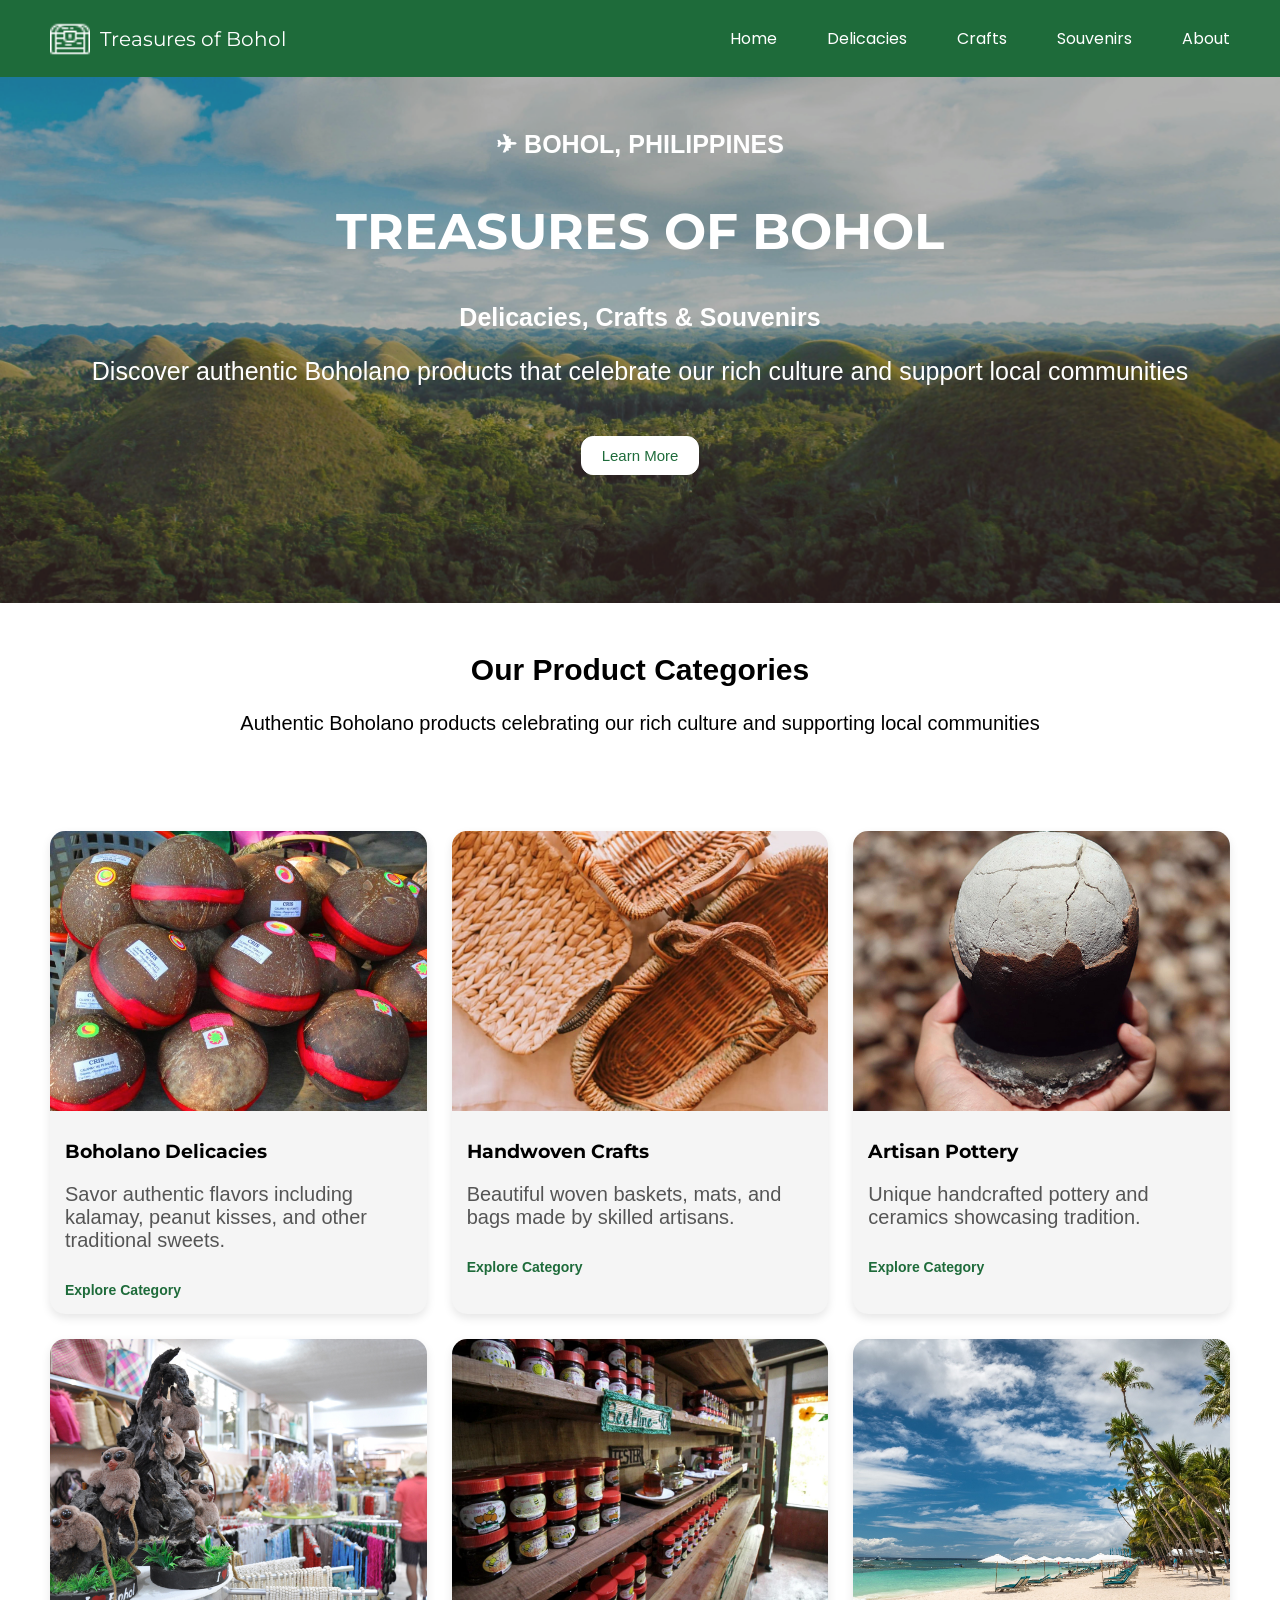
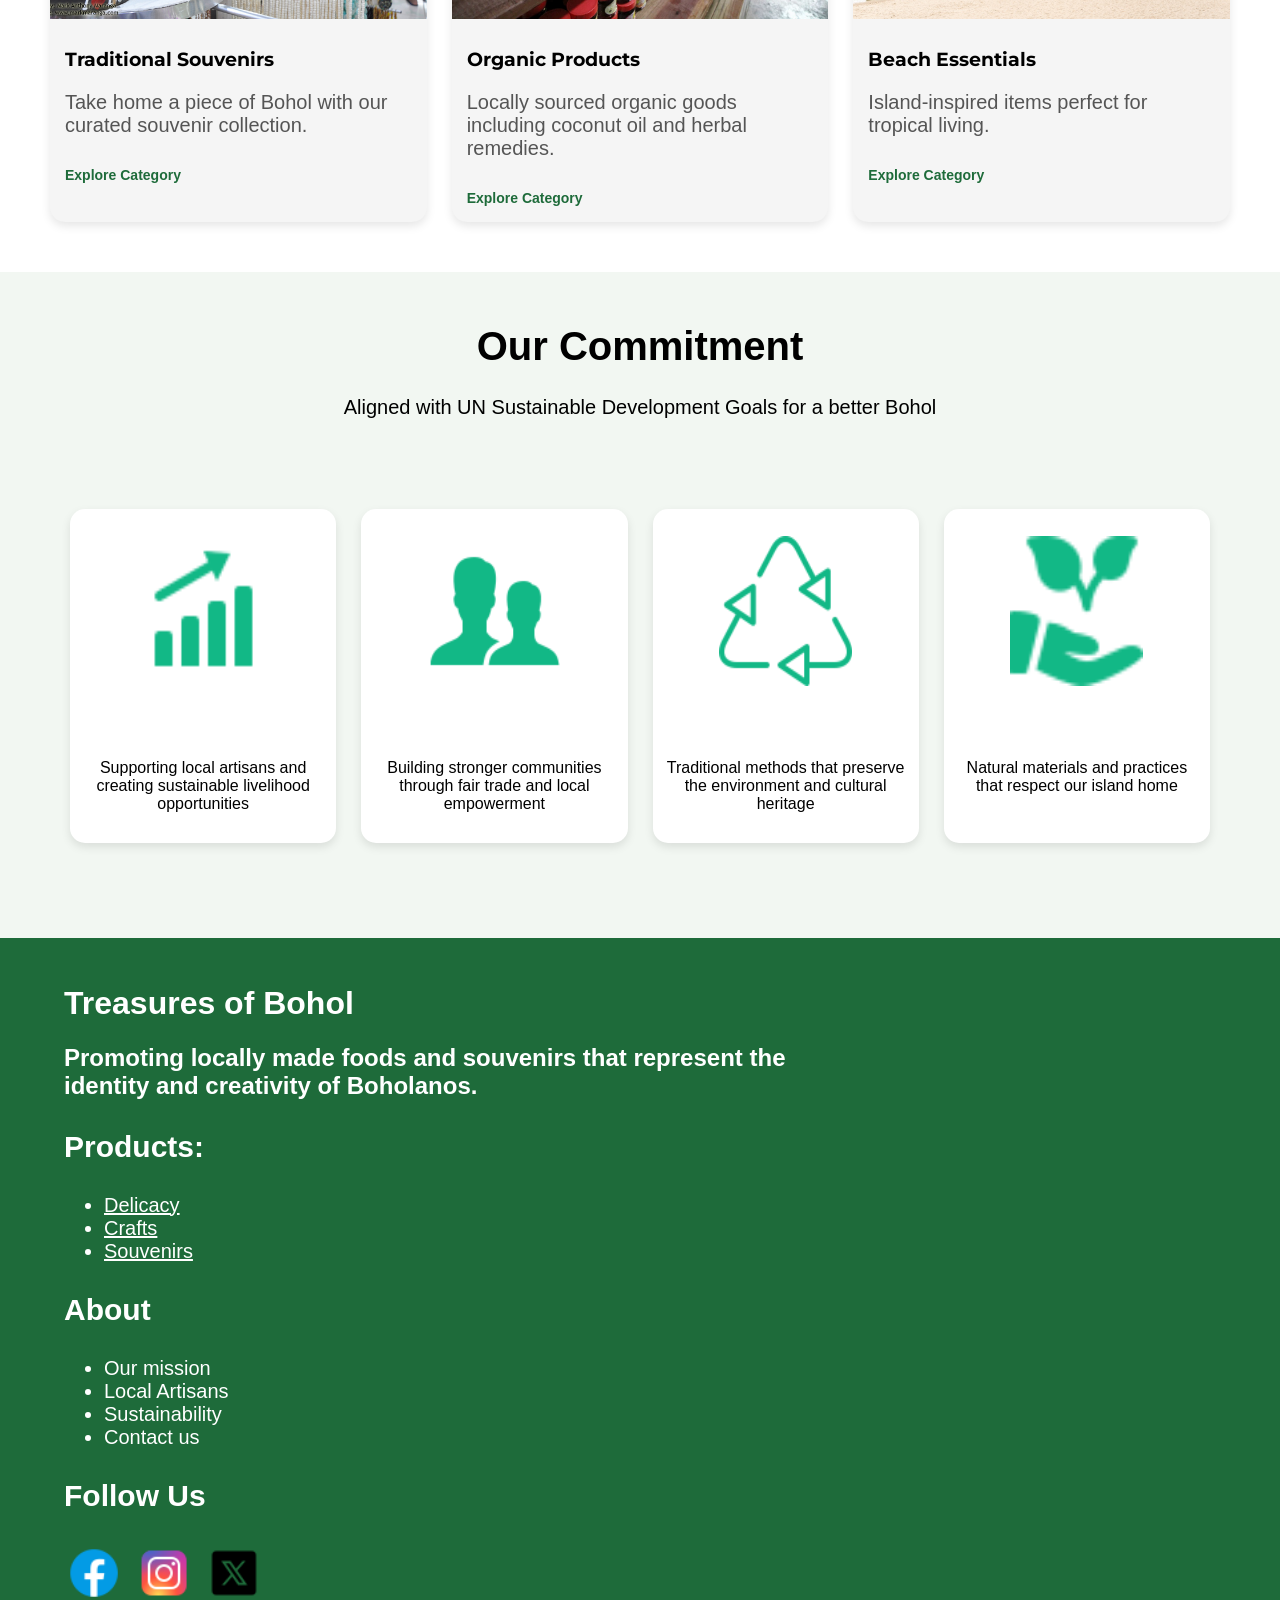
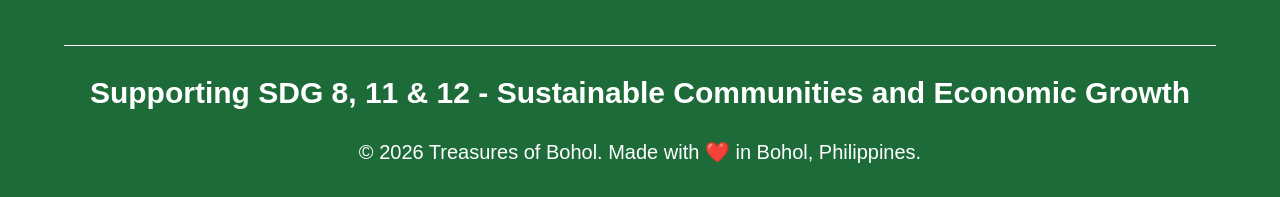
==== treasuresofbohol/treasuresofbohol/index.html @ 31b8d88c "updated links" ====
<!DOCTYPE html>
<html lang="en">
<head>
    <meta charset="UTF-8">
    <meta name="viewport" content="width=device-width, initial-scale=1.0">
    <link rel="stylesheet" href="style.css">
    <link rel="icon" href="imgs/chest1.png">
    <title>Treasures of Bohol</title>
</head>
<body>
    <!-- Navbar -->
    <div class="navbar">
        <div class="logo">
            <img src="tbox2.png" alt="Treasure Box">
            Treasures of Bohol
        </div>

        <ul class="nav-links">
            <li><a href="index.html">Home</a></li>
            <li><a href="delicacies.html">Delicacies</a></li>
            <li><a href="crafts.html">Crafts</a></li>
            <li><a href="souvenirs.html">Souvenirs</a></li>
            <li><a href="about.html">About</a></li>
        </ul>
    </div>

    <!-- Hero -->
    <section id="home">
        <div id="home-bg"></div> 
        <div class="cover">
            <div class="coverTitle">
                <h3>✈ BOHOL, PHILIPPINES</h3>
                <h1>TREASURES OF BOHOL</h1>
                <h3>Delicacies, Crafts & Souvenirs</h3>
                <p>
                    Discover authentic Boholano products that 
                    celebrate our rich culture and support 
                    local communities
                </p>
            </div>
            <div class="learnMoreButton">
                <button>Learn More</button>
            </div>
        </div>
    </section>

    <section id="homePage"> 
        <div class="headings"> 
            <h1>Our Product Categories</h1> 
            <p>Authentic Boholano products celebrating our rich culture 
            and supporting local communities 
            </p> 
        </div> 
    </section>

    <div class="categories">

        <div class="card">
            <img src="imgs/kalamay1.png">
            <div class="cardContent">
                <h3>Boholano Delicacies</h3>
                <p>Savor authentic flavors including kalamay, peanut kisses, and other traditional sweets.</p>
                <a href="#">Explore Category</a>
            </div>
        </div>

        <div class="card">
            <img src="imgs/handcrafts1.jpeg">
            <div class="cardContent">
                <h3>Handwoven Crafts</h3>
                <p>Beautiful woven baskets, mats, and bags made by skilled artisans.</p>
                <a href="#">Explore Category</a>
            </div>
        </div>

        <div class="card">
            <img src="imgs/pottery2.jpg">
            <div class="cardContent">
                <h3>Artisan Pottery</h3>
                <p>Unique handcrafted pottery and ceramics showcasing tradition.</p>
                <a href="#">Explore Category</a>
            </div>
        </div>

        <div class="card">
            <img src="imgs/souveniers1.jpg">
            <div class="cardContent">
                <h3>Traditional Souvenirs</h3>
                <p>Take home a piece of Bohol with our curated souvenir collection.</p>
                <a href="#">Explore Category</a>
            </div>
        </div>

        <div class="card">
            <img src="imgs/organic1.webp">
            <div class="cardContent">
                <h3>Organic Products</h3>
                <p>Locally sourced organic goods including coconut oil and herbal remedies.</p>
                <a href="#">Explore Category</a>
            </div>
        </div>

        <div class="card">
            <img src="imgs/beach1.jpg">
            <div class="cardContent">
                <h3>Beach Essentials</h3>
                <p>Island-inspired items perfect for tropical living.</p>
                <a href="#">Explore Category</a>
            </div>
        </div>

    </div>

    <div class="comm">
        <div class="headcomm">
            <h1>
                Our Commitment
            </h1>
            <p>
                Aligned with UN Sustainable Development Goals for a 
                better Bohol
            </p>
        </div>
        <div class="catComs">
            <div class="cardCom">
                <img src="imgs/ecoGrowth.png">
                <div class="cardContentCom">
                        <h2>Economic Growth</h2>
                        <p>Supporting local artisans and creating sustainable 
                        livelihood opportunities</p>
                 </div>
             </div>

            <div class="cardCom">
                <img src="imgs/community1.png">
                <div class="cardContentCom">
                        <h2>Community Support</h2>
                        <p>Building stronger communities through fair trade 
                        and local empowerment</p>
                 </div>
            </div>

            <div class="cardCom">
                <img src="imgs/sustain1.png">
                <div class="cardContentCom">
                        <h2>Sustainable Production</h2>
                        <p>Traditional methods that preserve the environment 
                        and cultural heritage</p>
                 </div>
            </div>

            <div class="cardCom">
                <img src="imgs/ecoFriendly.png">
                <div class="cardContentCom">
                        <h2>Eco Friendly</h2>
                        <p>Natural materials and practices that
                        respect our island home</p>
                 </div>
            </div>

        </div>
    </div>

    <div class="lastSect">
        <div class="titleSect">
            <h1>
                Treasures of Bohol
            </h1>
            <h2>
                Promoting locally made foods and souvenirs 
                that represent the <br>identity and creativity 
                of Boholanos.
            </h2>
        </div>
        <div class="list1">
            <h3>Products:</h3>
            <ul>
                <li><a href="delicacies.html">Delicacy</a></li>
                <li><a href="crafts.html">Crafts</a></li>
                <li><a href="souvenirs.html">Souvenirs</a></li>
            </ul>
            <h3>About</h3>
            <ul>
                <li>Our mission</li>
                <li>Local Artisans</li>
                <li>Sustainability</li>
                <li>Contact us</li>
            </ul>
        </div>
        <div class="socMeds">
            <h3 style="font-size: 30px;">Follow Us</h3>
            <div class="socialMedias">
                <div class="soclist">
                    <ul>
                    <li><a href="#"><img src="imgs/facebook.png"></a></li>
                    <li><a href="#"><img src="imgs/ig.png"></a></li>
                    <li><a href="#"><img src="imgs/twitterx.png"></a></li>
                    </ul>
                </div>
            </div>
        </div>
    </div>

    <footer>
        <div class="cont1">
            <h3>
                Supporting SDG 8, 11 & 12 - Sustainable Communities and 
                Economic Growth
            </h3>
            <p>
                © 2026 Treasures of Bohol. Made with ❤️ in Bohol, Philippines.
            </p>
        </div>
    </footer>

</body>
</html>
---- treasuresofbohol/treasuresofbohol/style.css ----
/* Google Fonts */
@import url('https://fonts.googleapis.com/css2?family=Montserrat:wght@600&family=Poppins:wght@400&display=swap');


html::-webkit-scrollbar {
    display: none;
}


body {
    margin: 0;
    font-family: Arial, sans-serif;
}


.navbar {
    display: flex;
    justify-content: space-between;
    align-items: center;
    background-color: #1E6B3A;
    padding: 10px 50px;
    position: sticky;
    top: 0;
    z-index: 1000;
    background: #1E6B3A;
    backdrop-filter: blur(10px);
}


.logo {
    display: flex;
    align-items: center;
    color: white;
    font-family: 'Montserrat', sans-serif;
    font-size: 20px;
    position: relative;
    cursor: pointer;
}

.logo img {
    width: 40px;
    margin-right: 10px; 
}


.logo::after {
    content: "";
    position: absolute;
    left: 0;
    bottom: -3px;
    width: 0;
    height: 2px;
    background: white;
    transition: width 0.3s ease;
}

.logo:hover::after {
    width: 100%;
}


.nav-links {
    list-style: none;
    display: flex;
}

.nav-links li {
    margin-left: 50px;
    position: relative;
}

.nav-links a {
    text-decoration: none;
    color: white;
    font-size: 16px;
    font-family: 'Poppins', sans-serif;
    position: relative;
}


.nav-links a::after {
    content: "";
    position: absolute;
    left: 0;
    bottom: -3px;
    width: 0;
    height: 2px;
    background-color: white;
    transition: width 0.3s ease;
}

.nav-links a:hover::after {
    width: 100%;
}


#home {
    position: relative;
    padding: 10% 0;
    overflow: hidden; 
}


#home-bg {
    position: absolute;
    top: 0;
    left: 0;
    width: 100%;
    height: 100%;
    background-image: url(imgs/chocoHills.jpg);
    background-position: center;
    background-repeat: no-repeat;
    background-size: cover;
    transition: transform 0.6s ease;
    z-index: 0;
}


#home:hover #home-bg {
    transform: scale(1.1);
}


#home::before {
    content: "";
    position: absolute;
    top: 0;
    left: 0;
    width: 100%;
    height: 100%;
    background-color: rgba(70, 70, 70, 0.4);
    z-index: 1;
}


.cover, .coverTitle, .learnMoreButton {
    position: relative;
    z-index: 2;
    color: white;
    text-align: center;
}


.headings h1 {
    font-size: 30px;

}

.headings p {
    font-size: 20px;

}

.coverTitle {
    margin-top: -100px;

}

.coverTitle h1 {
    font-size: 50px;
    font-family: 'Montserrat', sans-serif;
}

.coverTitle p {
    font-size: 25px;

}

.coverTitle h3 {
    font-size: 25px;
}

.learnMoreButton {
    margin-top: 50px;
}

.learnMoreButton button {
    color: #1E6B3A;
    font-size: 15px;
    text-align: center;
    padding: 10px 20px;
    cursor: pointer;
    background-color: white;
    border: 1px solid white;
    border-radius: 12px;
    transition: transform 0.5s ease, background-color 0.3s ease;
}


.learnMoreButton button:hover {
    transform: scale(1.2);
    background-color: #f0f0f0;
}

.headings{
    text-align: center;
    padding: 2% 0;
}



.categories{
    display: grid;
    grid-template-columns: repeat(3, 1fr);
    gap: 25px;
    padding: 50px;
}


.card{
    background: #f5f5f5;
    border-radius: 15px;
    overflow: hidden;
    box-shadow: 0 4px 10px rgba(0,0,0,0.1);
    transition: transform 0.3s ease;
}


.card:hover{
    transform: translateY(-8px);
}


.card img{
    width: 100%;
    height: 280px;
    object-fit: cover;
}


.cardContent{
    padding: 15px;
}

.cardContent h3{
    margin: 10px 0;
    font-family: 'Montserrat', sans-serif;
}

.cardContent p{
    font-size: 20px;
    color: #555;
}


.cardContent a{
    display: inline-block;
    margin-top: 10px;
    text-decoration: none;
    color: #1E6B3A;
    font-weight: bold;
    font-size: 14px;
    position: relative;
}


.cardContent a::after{
    content: "";
    position: absolute;
    left: 0;
    bottom: -2px;
    width: 0;
    height: 2px;
    background: #1E6B3A;
    transition: width 0.3s ease;
}

.cardContent a:hover::after{
    width: 100%;
}


.comm{
    background-color: rgb(242, 247, 242);
    padding: 2% 0;
}


.headcomm{
    text-align: center;
}

.headcomm h1{
    font-size: 40px;

}

.headcomm p{
    font-size: 20px;

}

.cardCom{
    text-align: center;
    background: #ffffff;
    border-radius: 15px;
    overflow: hidden;
    box-shadow: 0 4px 10px rgba(0,0,0,0.1);
    transition: transform 0.3s ease;
}

.cardCom:hover{
    transform: translateY(-8px);
}


.catComs{
    display: grid;
    grid-template-columns: repeat(4, 1fr);
    gap: 25px;
    padding: 70px;
}

.cardContentCom{
    padding: 5%;
}

.cardContentCom h2{
    font-weight: bold;
}

.cardContentCom h2{
    text-align: center;
    font-size: 20px;
}

.cardContent p{
    font-size: 20px;
    text-align: left;
}

.cardCom img{
    margin-top: 10%;
    width: 50%;
    height: 150px;  
    background-size: cover; 
}

.lastSect{
    background-color: #1E6B3A;
    padding: 2% 5%;
}

.titleSect h1, h2{
    color: white;
}

.list1{
    color: white;
}

.list1 h3{
    font-size: 30px;
}

.list1 ul{
    font-size: 20px;
}

.socMeds{
    color: white;
}

.soclist ul{
    list-style: none;
    padding: 0;
    margin: 0;
    display: flex;
    flex-direction: row;
    gap: 10px;
}

.soclist img{
    transition: transform 0.2s;
    width: 60px;
}

.soclist img:hover{
    transform: scale(1.3);
}


footer{
    background-color: #1E6B3A;
    padding: 1% 5%;
    color: white;
}

.cont1{
    text-align: center;
    border-top: solid white 1px;
}

.cont1 h3{
    font-size: 30px;
}

.cont1 p{
    font-size: 20px;
}

/*CRAFTS*/

.coverTitle img{
    margin-top: 100px;
    width: 90px;
}
.coverTitle1 img{
    margin-bottom: 90px;
    width: 200px;
}
.lastCont{
    padding-top: 30px;
    padding-bottom: 80px;
    margin: 0 5%;
    text-align: center;
}

.lastCont h1{
    font-size: 50px;
}

.lastCont p{
    font-size: 20px;
}

.sdgSection{
    text-align: center;
    padding-top: 5%;
}

.vmlist h1{
    font-size: 50px;
}

.list1 ul li a{
    text-decoration: underline;
    color: white;
}
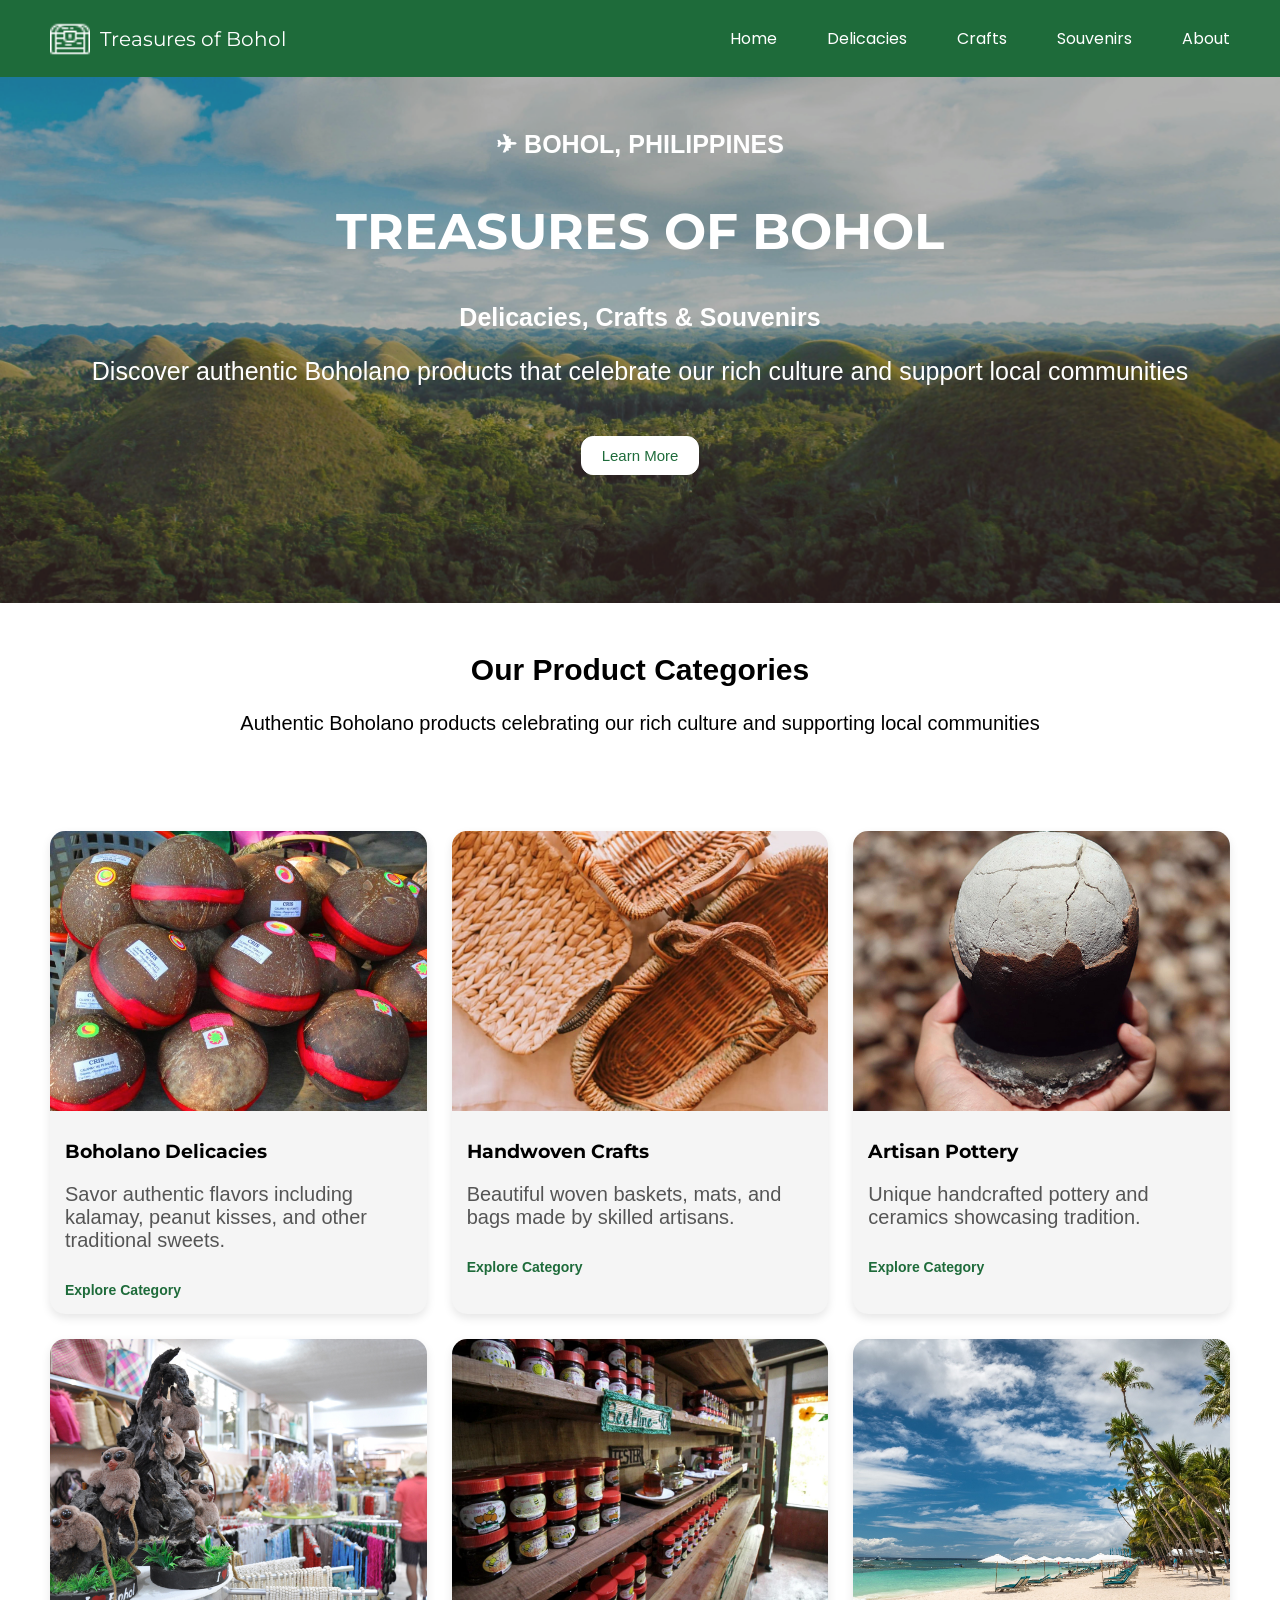
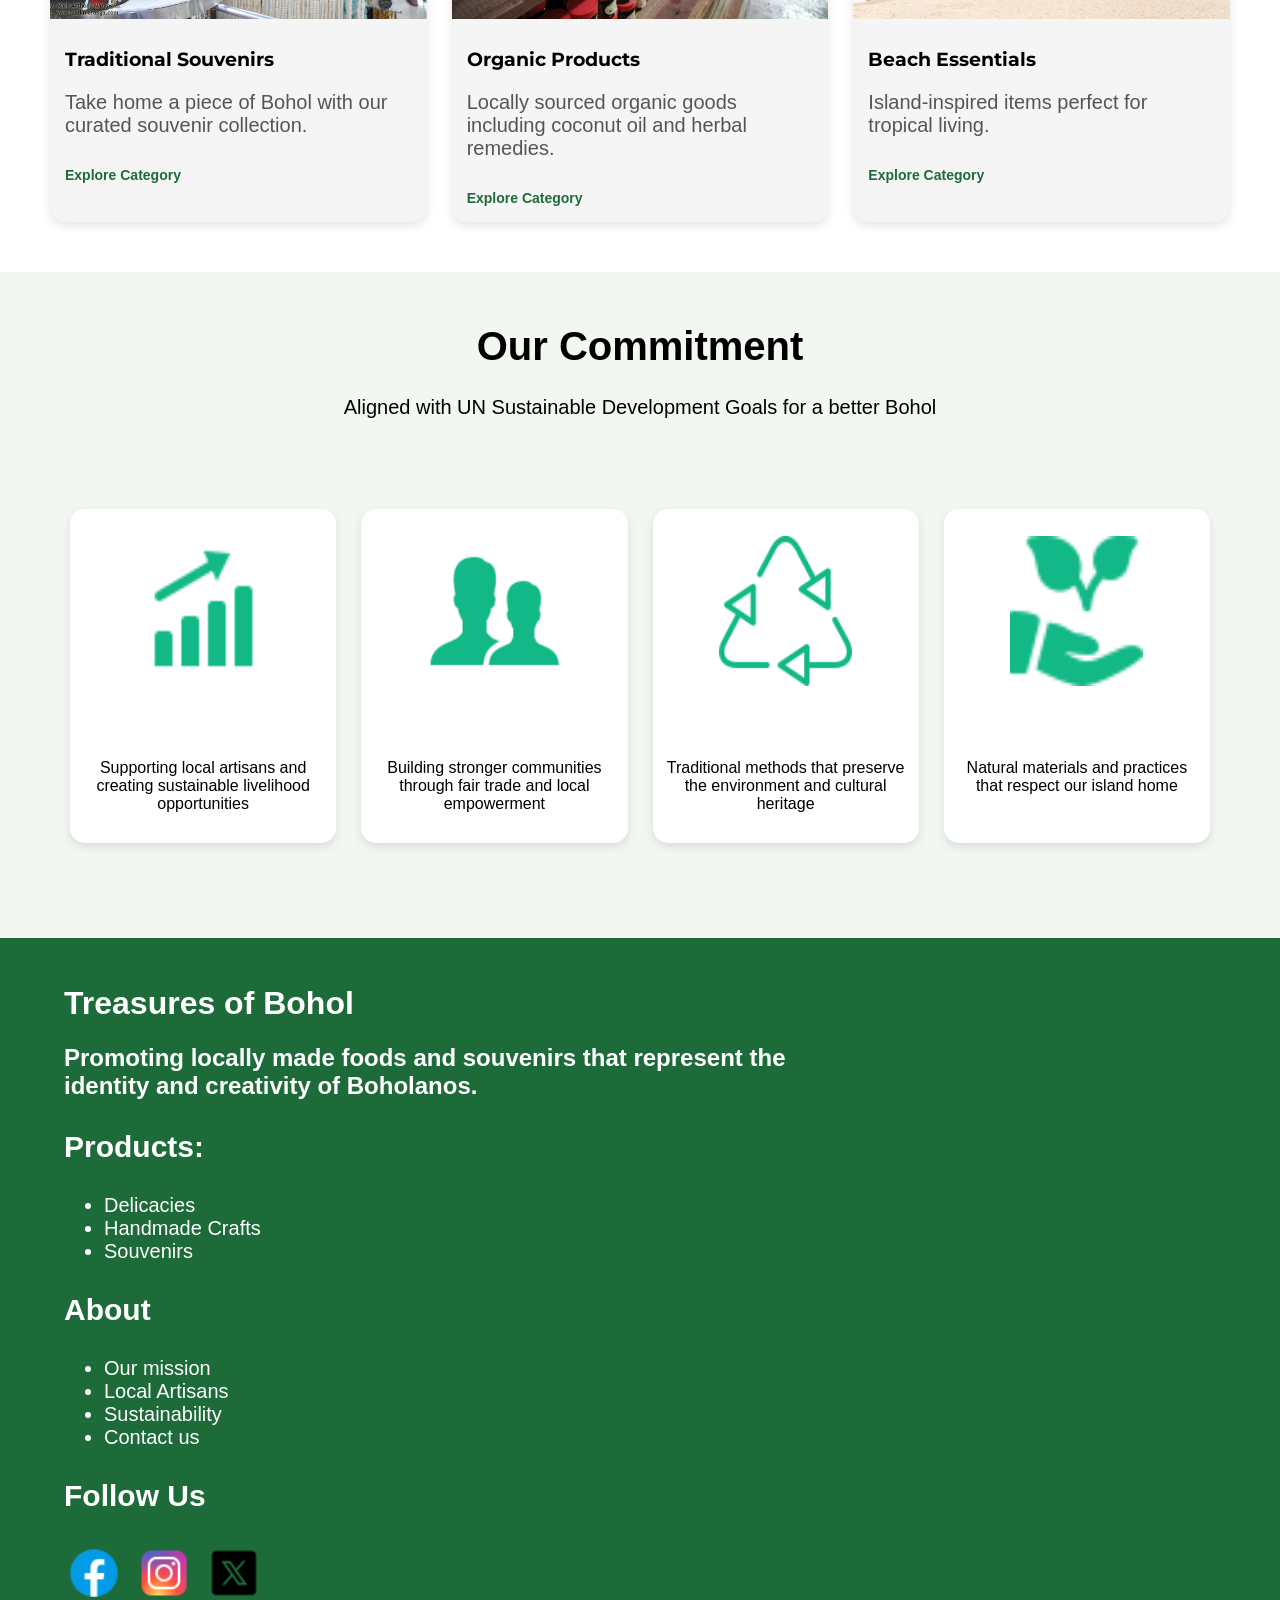
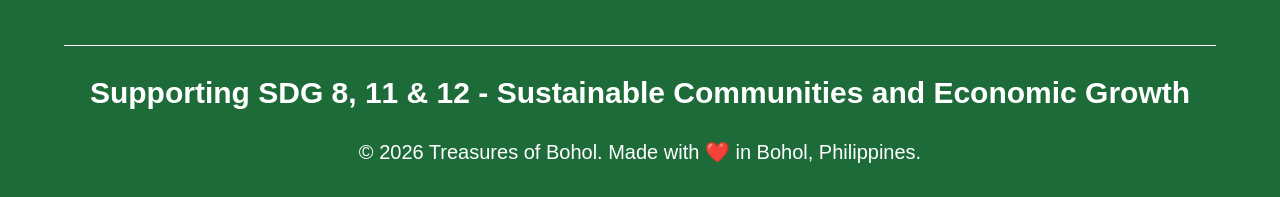
==== commit 7c6fa61a: "update files" ====
--- a/treasuresofbohol/treasuresofbohol/index.html
+++ b/treasuresofbohol/treasuresofbohol/index.html
@@ -20,7 +20,7 @@
             <li><a href="delicacies.html">Delicacies</a></li>
             <li><a href="crafts.html">Crafts</a></li>
             <li><a href="souvenirs.html">Souvenirs</a></li>
-            <li><a href="about.html">About</a></li>
+            <li><a href="#">About</a></li>
         </ul>
     </div>
 
@@ -175,9 +175,9 @@
         <div class="list1">
             <h3>Products:</h3>
             <ul>
-                <li><a href="delicacies.html">Delicacy</a></li>
-                <li><a href="crafts.html">Crafts</a></li>
-                <li><a href="souvenirs.html">Souvenirs</a></li>
+                <li>Delicacies</li>
+                <li>Handmade Crafts</li>
+                <li>Souvenirs</li>
             </ul>
             <h3>About</h3>
             <ul>
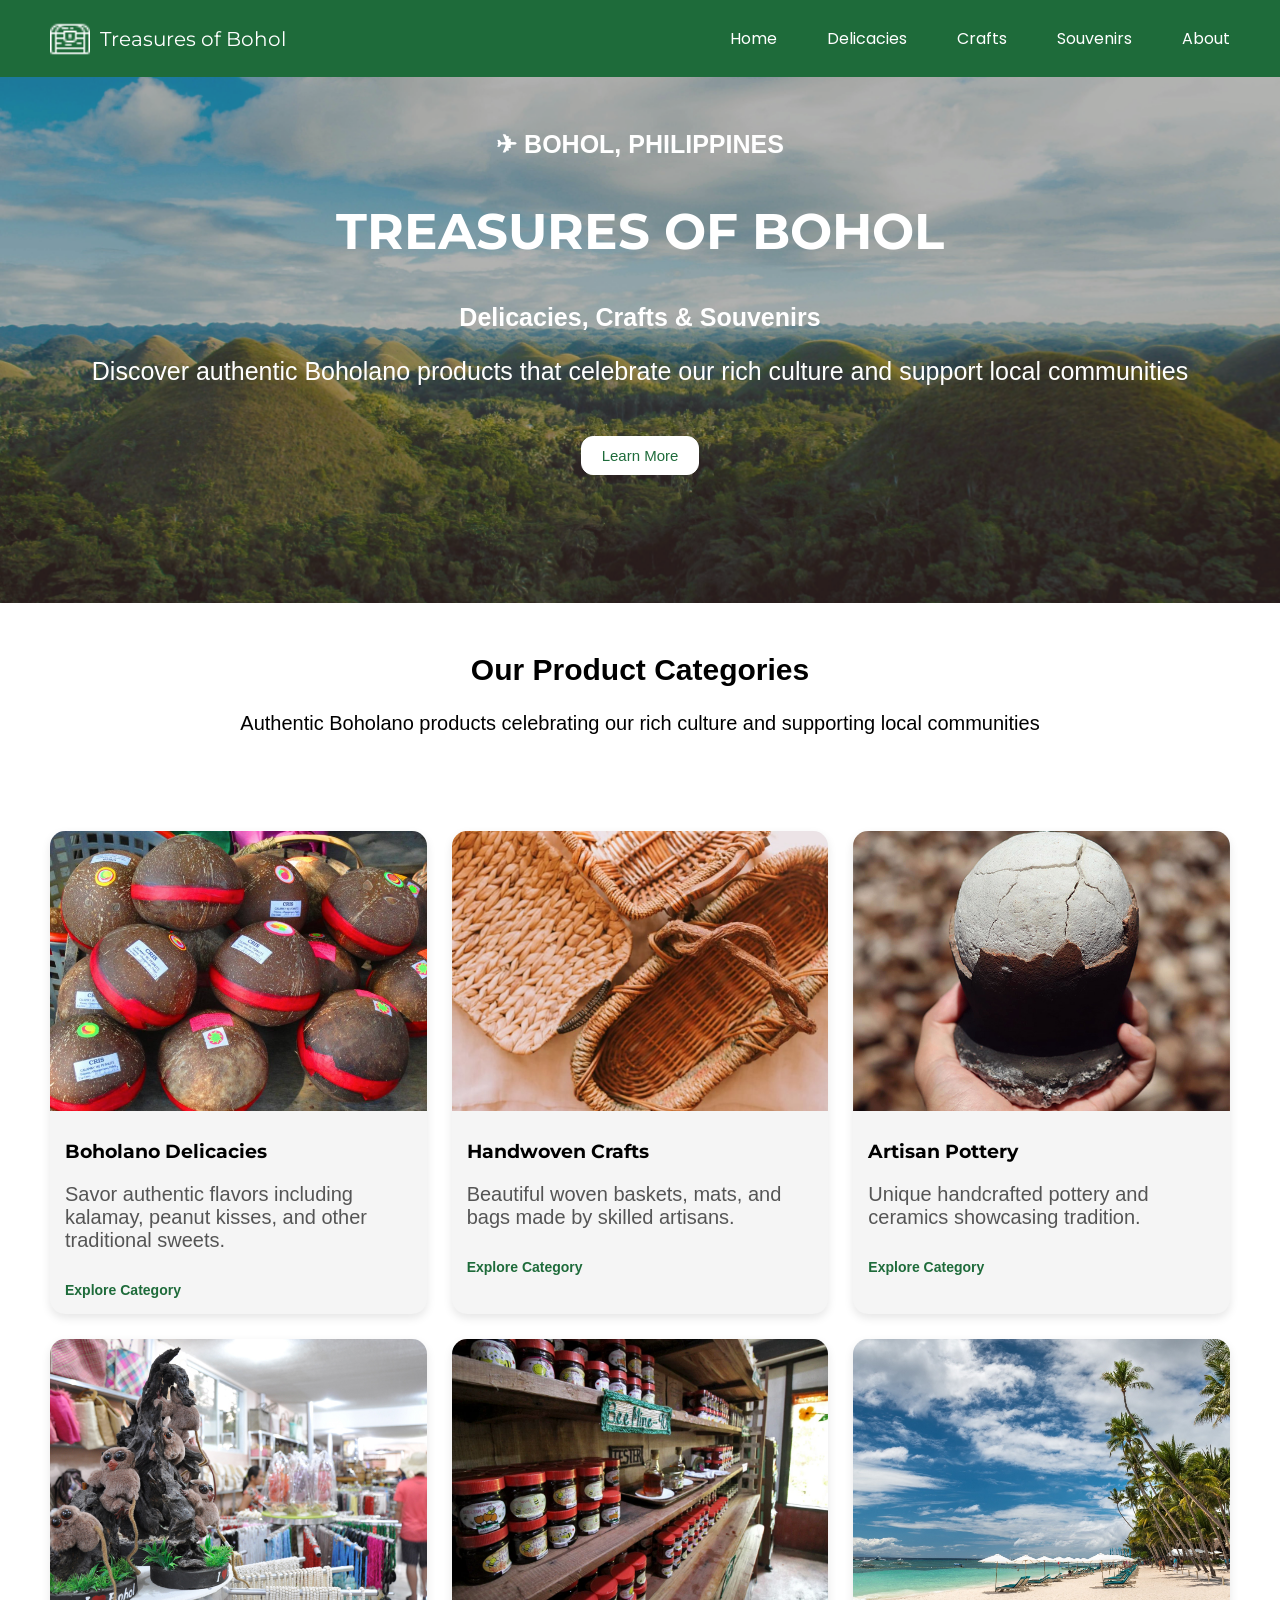
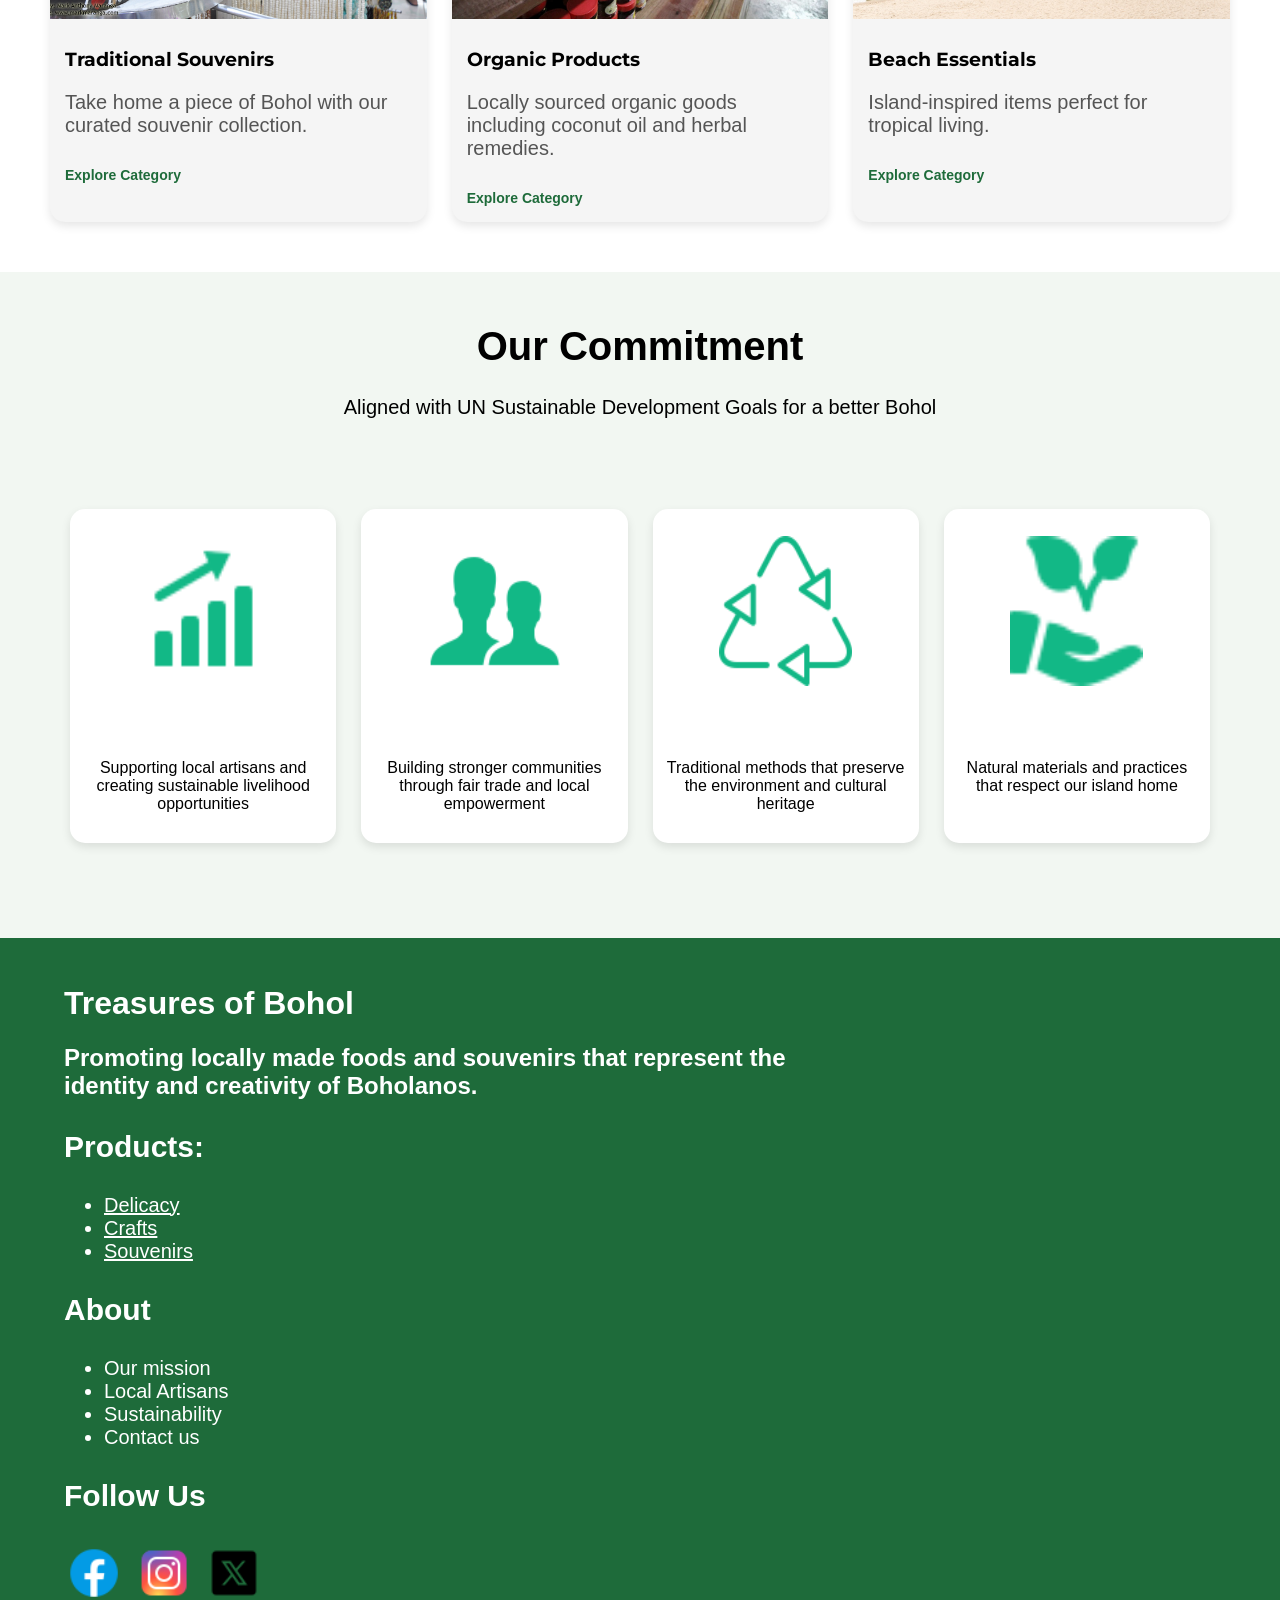
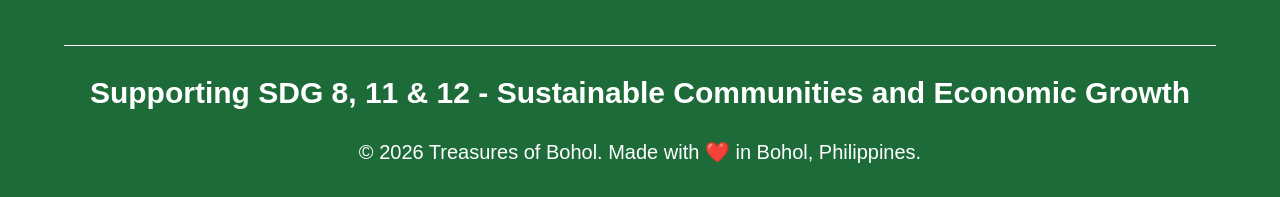
==== commit 9d0148ae: "changes" ====
--- a/treasuresofbohol/treasuresofbohol/index.html
+++ b/treasuresofbohol/treasuresofbohol/index.html
@@ -20,7 +20,7 @@
             <li><a href="delicacies.html">Delicacies</a></li>
             <li><a href="crafts.html">Crafts</a></li>
             <li><a href="souvenirs.html">Souvenirs</a></li>
-            <li><a href="#">About</a></li>
+            <li><a href="about.html">About</a></li>
         </ul>
     </div>
 
@@ -175,9 +175,9 @@
         <div class="list1">
             <h3>Products:</h3>
             <ul>
-                <li>Delicacies</li>
-                <li>Handmade Crafts</li>
-                <li>Souvenirs</li>
+                <li><a href="delicacies.html">Delicacy</a></li>
+                <li><a href="crafts.html">Crafts</a></li>
+                <li><a href="souvenirs.html">Souvenirs</a></li>
             </ul>
             <h3>About</h3>
             <ul>
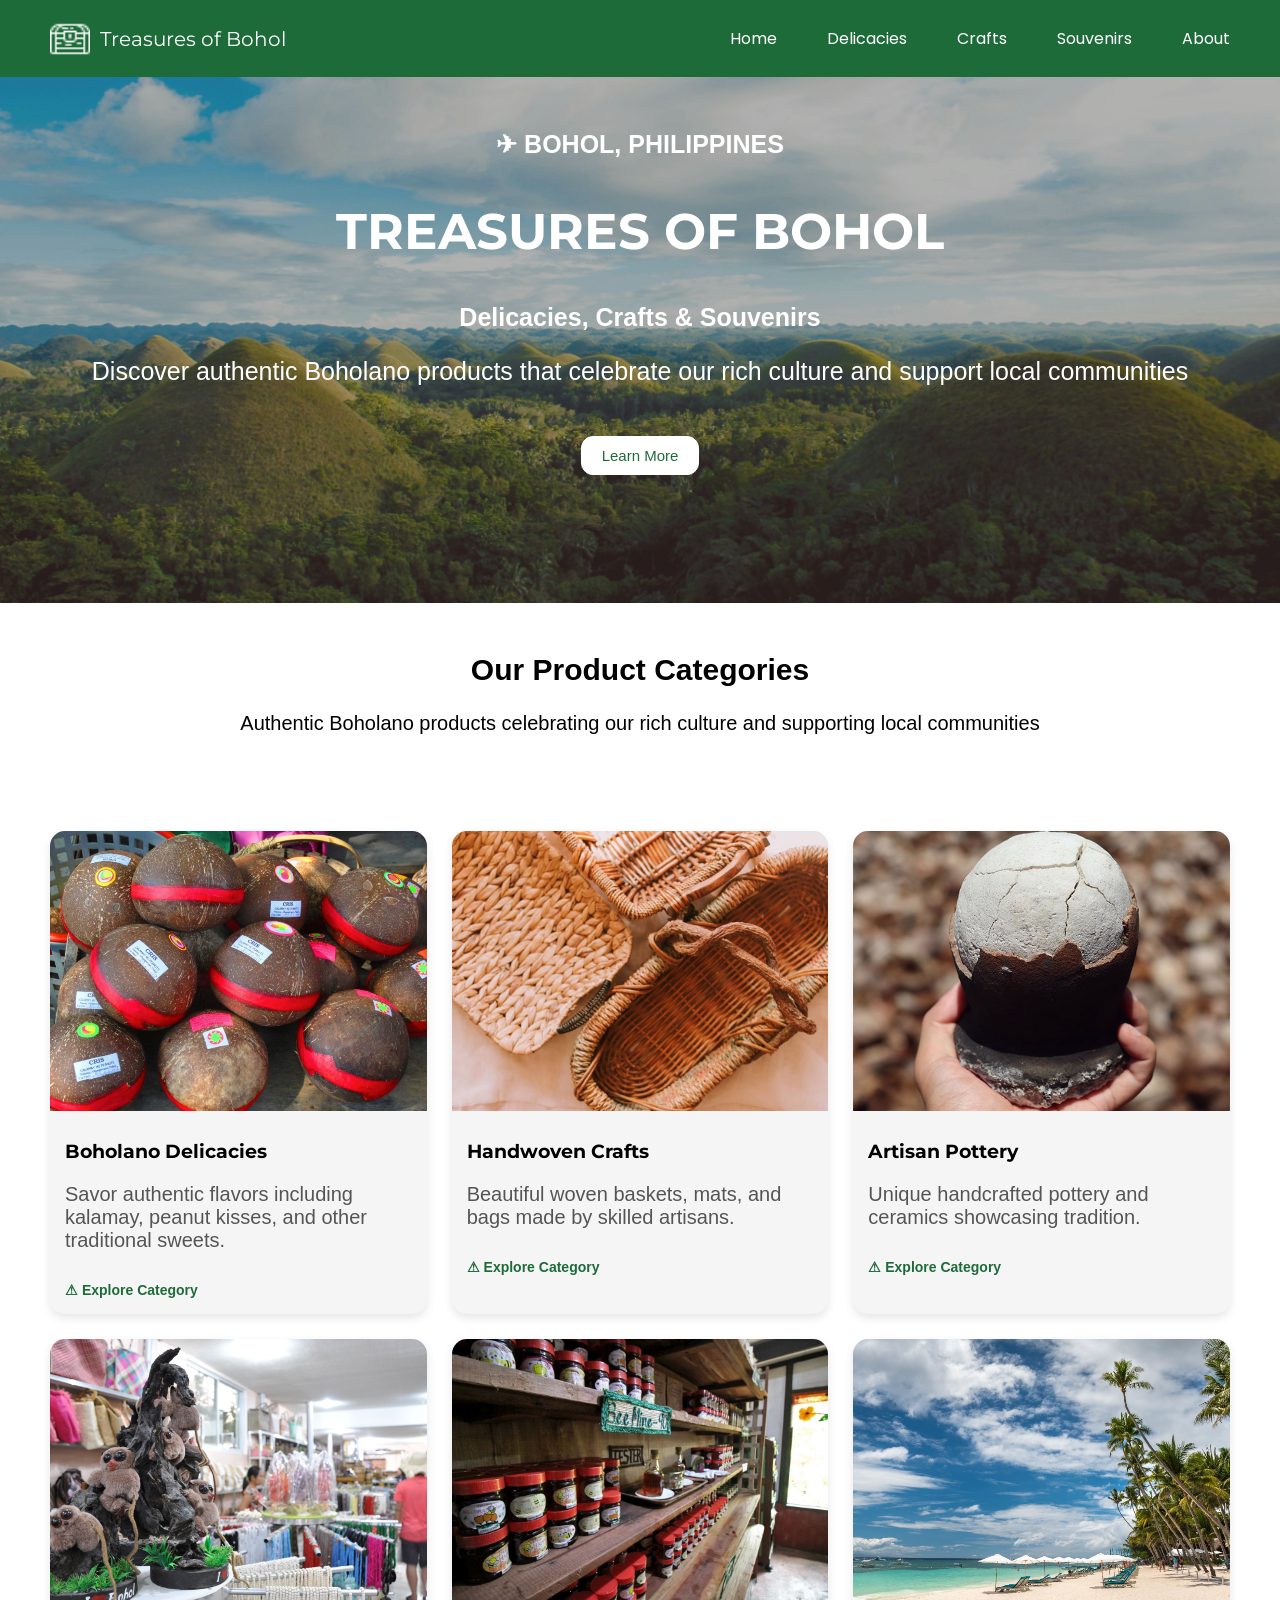
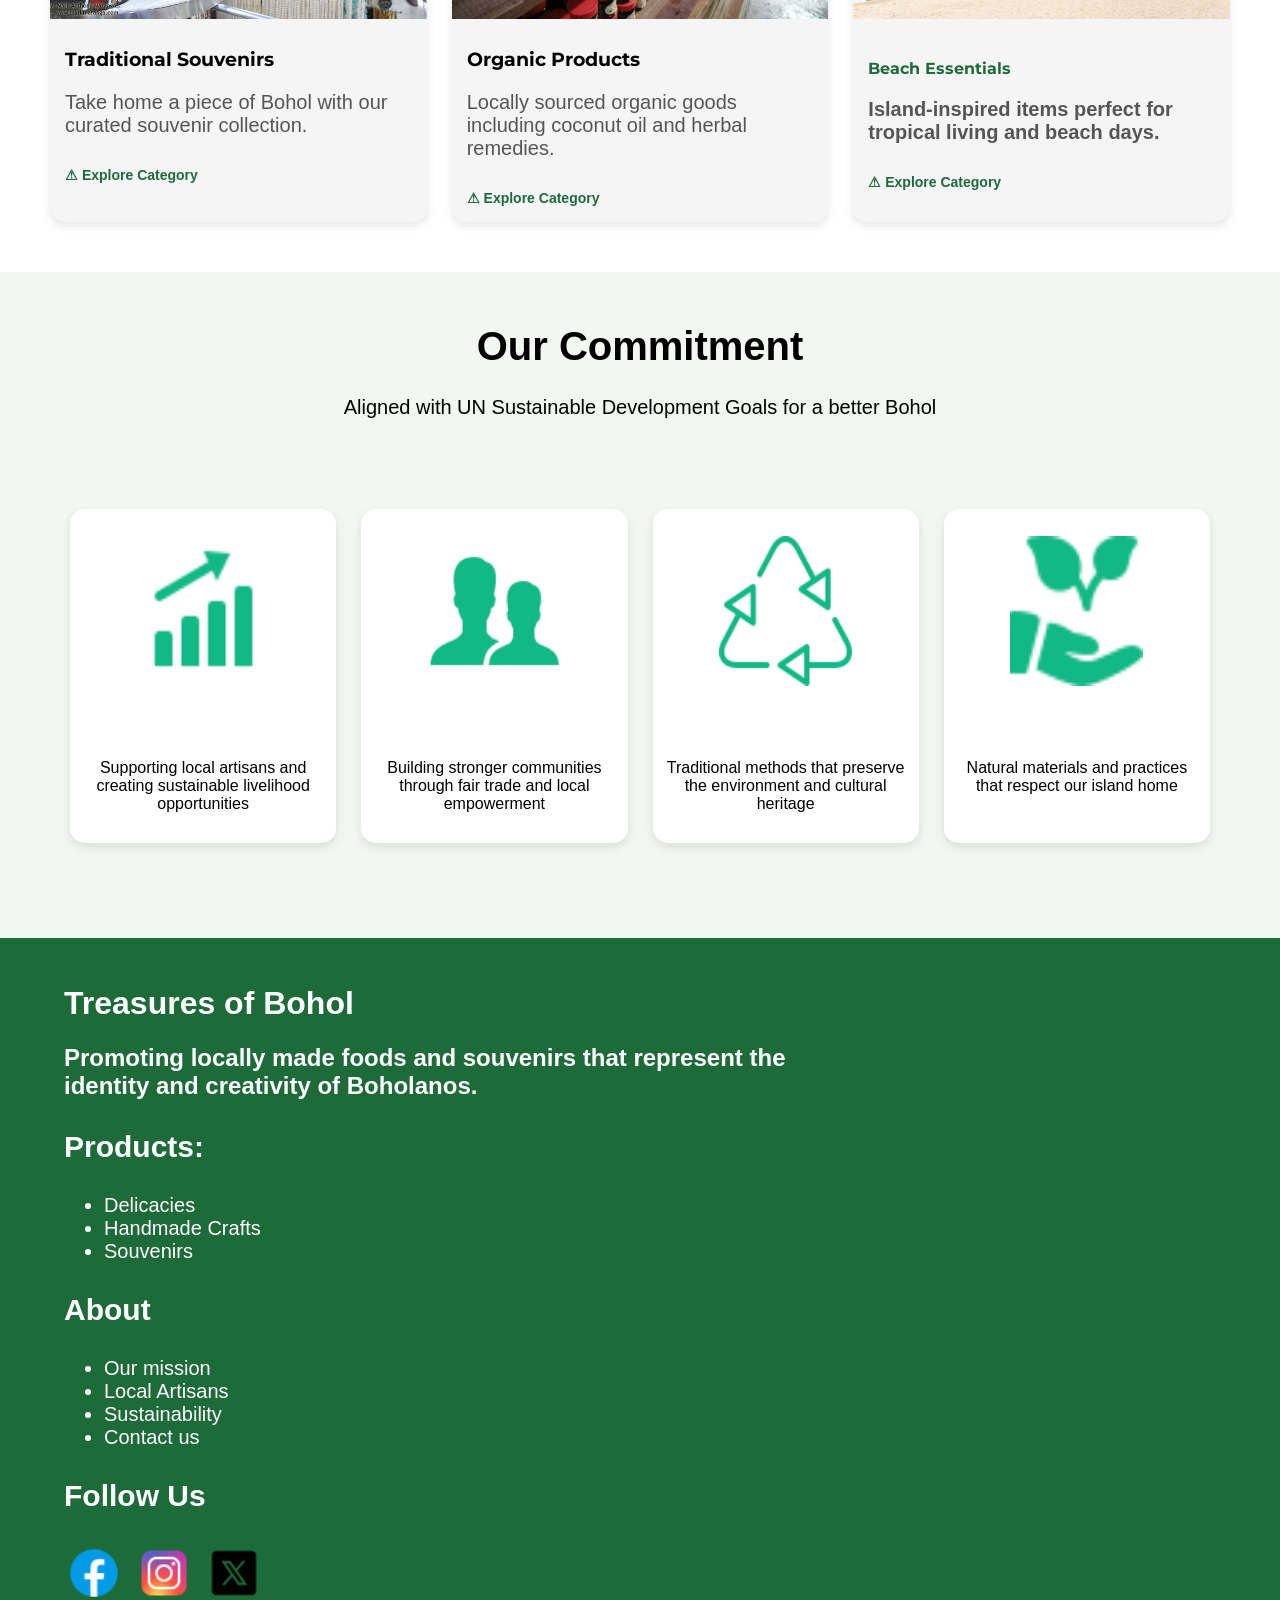
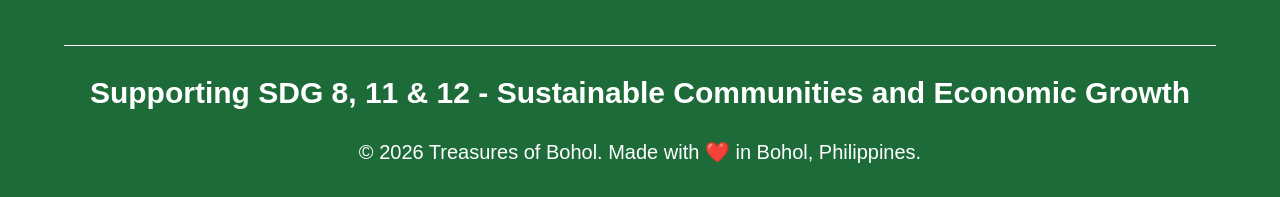
==== commit e303a1f5: "updated" ====
--- a/treasuresofbohol/treasuresofbohol/index.html
+++ b/treasuresofbohol/treasuresofbohol/index.html
@@ -4,7 +4,6 @@
     <meta charset="UTF-8">
     <meta name="viewport" content="width=device-width, initial-scale=1.0">
     <link rel="stylesheet" href="style.css">
-    <link rel="icon" href="imgs/chest1.png">
     <title>Treasures of Bohol</title>
 </head>
 <body>
@@ -39,7 +38,7 @@
                 </p>
             </div>
             <div class="learnMoreButton">
-                <button>Learn More</button>
+                <a href="about.html"><button>Learn More</button></a>
             </div>
         </div>
     </section>
@@ -56,56 +55,67 @@
     <div class="categories">
 
         <div class="card">
-            <img src="imgs/kalamay1.png">
+            <a href="delicacies.html"> 
+            <img src="imgs/kalamay1.png" alt="Kalamay">
+        </a>
             <div class="cardContent">
                 <h3>Boholano Delicacies</h3>
                 <p>Savor authentic flavors including kalamay, peanut kisses, and other traditional sweets.</p>
-                <a href="#">Explore Category</a>
-            </div>
-        </div>
-
-        <div class="card">
-            <img src="imgs/handcrafts1.jpeg">
+                <a href="delicacies.html"> ⚠ Explore Category</a>
+            </div>
+        </div>
+
+        <div class="card">
+            <a href="crafts.html"> 
+            <img src="imgs/handcrafts1.jpeg" alt="handcrafts">
+            </a>
             <div class="cardContent">
                 <h3>Handwoven Crafts</h3>
                 <p>Beautiful woven baskets, mats, and bags made by skilled artisans.</p>
-                <a href="#">Explore Category</a>
-            </div>
-        </div>
-
-        <div class="card">
+                <a href="crafts.html"> ⚠ Explore Category</a>
+            </div>
+        </div>
+
+        <div class="card">
+            <a href="crafts.html">
             <img src="imgs/pottery2.jpg">
+            </a>
             <div class="cardContent">
                 <h3>Artisan Pottery</h3>
                 <p>Unique handcrafted pottery and ceramics showcasing tradition.</p>
-                <a href="#">Explore Category</a>
-            </div>
-        </div>
-
-        <div class="card">
+                <a href="crafts.html"> ⚠ Explore Category</a>
+            </div>
+        </div>
+
+        <div class="card">
+            <a href="souvenirs.html">
             <img src="imgs/souveniers1.jpg">
+            </a>
             <div class="cardContent">
                 <h3>Traditional Souvenirs</h3>
                 <p>Take home a piece of Bohol with our curated souvenir collection.</p>
-                <a href="#">Explore Category</a>
-            </div>
-        </div>
-
-        <div class="card">
+                <a href="souvenirs.html"> ⚠ Explore Category</a>
+            </div>
+        </div>
+
+        <div class="card">
+            <a href="souvenirs.html">
             <img src="imgs/organic1.webp">
+            </a>
             <div class="cardContent">
                 <h3>Organic Products</h3>
                 <p>Locally sourced organic goods including coconut oil and herbal remedies.</p>
-                <a href="#">Explore Category</a>
-            </div>
-        </div>
-
-        <div class="card">
+                <a href="souvenirs.html"> ⚠ Explore Category</a>
+            </div>
+        </div>
+
+        <div class="card">
+            <a href="souvenirs.html">
             <img src="imgs/beach1.jpg">
             <div class="cardContent">
                 <h3>Beach Essentials</h3>
-                <p>Island-inspired items perfect for tropical living.</p>
-                <a href="#">Explore Category</a>
+                <p>Island-inspired items perfect for tropical living and beach days.</p>    
+                <a href="souvenirs.html"> ⚠ Explore Category</a>
             </div>
         </div>
 
@@ -123,41 +133,45 @@
         </div>
         <div class="catComs">
             <div class="cardCom">
+                <a href="about.html">
                 <img src="imgs/ecoGrowth.png">
                 <div class="cardContentCom">
                         <h2>Economic Growth</h2>
                         <p>Supporting local artisans and creating sustainable 
                         livelihood opportunities</p>
                  </div>
+                    </a>
              </div>
-
-            <div class="cardCom">
+            <div class="cardCom">
+                    <a href="about.html">
                 <img src="imgs/community1.png">
                 <div class="cardContentCom">
                         <h2>Community Support</h2>
                         <p>Building stronger communities through fair trade 
                         and local empowerment</p>
                  </div>
-            </div>
-
-            <div class="cardCom">
+                    </a>
+             </div>
+            <div class="cardCom">
+                <a href="about.html">
                 <img src="imgs/sustain1.png">
                 <div class="cardContentCom">
                         <h2>Sustainable Production</h2>
                         <p>Traditional methods that preserve the environment 
                         and cultural heritage</p>
                  </div>
-            </div>
-
-            <div class="cardCom">
+                </a>
+            </div>
+            <div class="cardCom">
+                <a href="about.html">
                 <img src="imgs/ecoFriendly.png">
                 <div class="cardContentCom">
                         <h2>Eco Friendly</h2>
                         <p>Natural materials and practices that
                         respect our island home</p>
                  </div>
-            </div>
-
+                </a>
+            </div>
         </div>
     </div>
 
@@ -175,16 +189,16 @@
         <div class="list1">
             <h3>Products:</h3>
             <ul>
-                <li><a href="delicacies.html">Delicacy</a></li>
-                <li><a href="crafts.html">Crafts</a></li>
-                <li><a href="souvenirs.html">Souvenirs</a></li>
+                <a href="delicacies.html"><li>Delicacies</li></a>
+                <a href="crafts.html"><li>Handmade Crafts</li></a>
+                <a href="souvenirs.html"><li>Souvenirs</li></a>
             </ul>
             <h3>About</h3>
             <ul>
-                <li>Our mission</li>
-                <li>Local Artisans</li>
-                <li>Sustainability</li>
-                <li>Contact us</li>
+                <a href="about.html"><li>Our mission</li></a>
+                <a href="about.html"><li>Local Artisans</li></a>
+                <a href="about.html"><li>Sustainability</li></a>
+                <a href="about.html"><li>Contact us</li></a>
             </ul>
         </div>
         <div class="socMeds">
@@ -192,9 +206,9 @@
             <div class="socialMedias">
                 <div class="soclist">
                     <ul>
-                    <li><a href="#"><img src="imgs/facebook.png"></a></li>
-                    <li><a href="#"><img src="imgs/ig.png"></a></li>
-                    <li><a href="#"><img src="imgs/twitterx.png"></a></li>
+                    <li><a href="https://www.facebook.com"><img src="imgs/facebook.png"></a></li>
+                    <li><a href="https://www.instagram.com"><img src="imgs/ig.png"></a></li>
+                    <li><a href="https://twitter.com"><img src="imgs/twitterx.png"></a></li>
                     </ul>
                 </div>
             </div>
--- a/treasuresofbohol/treasuresofbohol/style.css
+++ b/treasuresofbohol/treasuresofbohol/style.css
@@ -311,6 +311,12 @@
     padding: 70px;
 }
 
+.catComs a {
+    text-decoration: none;
+    color: inherit;
+    display: block;
+}
+
 .cardContentCom{
     padding: 5%;
 }
@@ -409,13 +415,22 @@
     margin-bottom: 90px;
     width: 200px;
 }
+.coverTitle2 img {
+    margin-bottom: 100px;
+    width: 170px;
+    height: 150px;
+}
 .lastCont{
     padding-top: 30px;
     padding-bottom: 80px;
     margin: 0 5%;
     text-align: center;
 }
-
+.list1 a{
+    text-decoration: none;
+    color: inherit;
+    display: block;
+}
 .lastCont h1{
     font-size: 50px;
 }
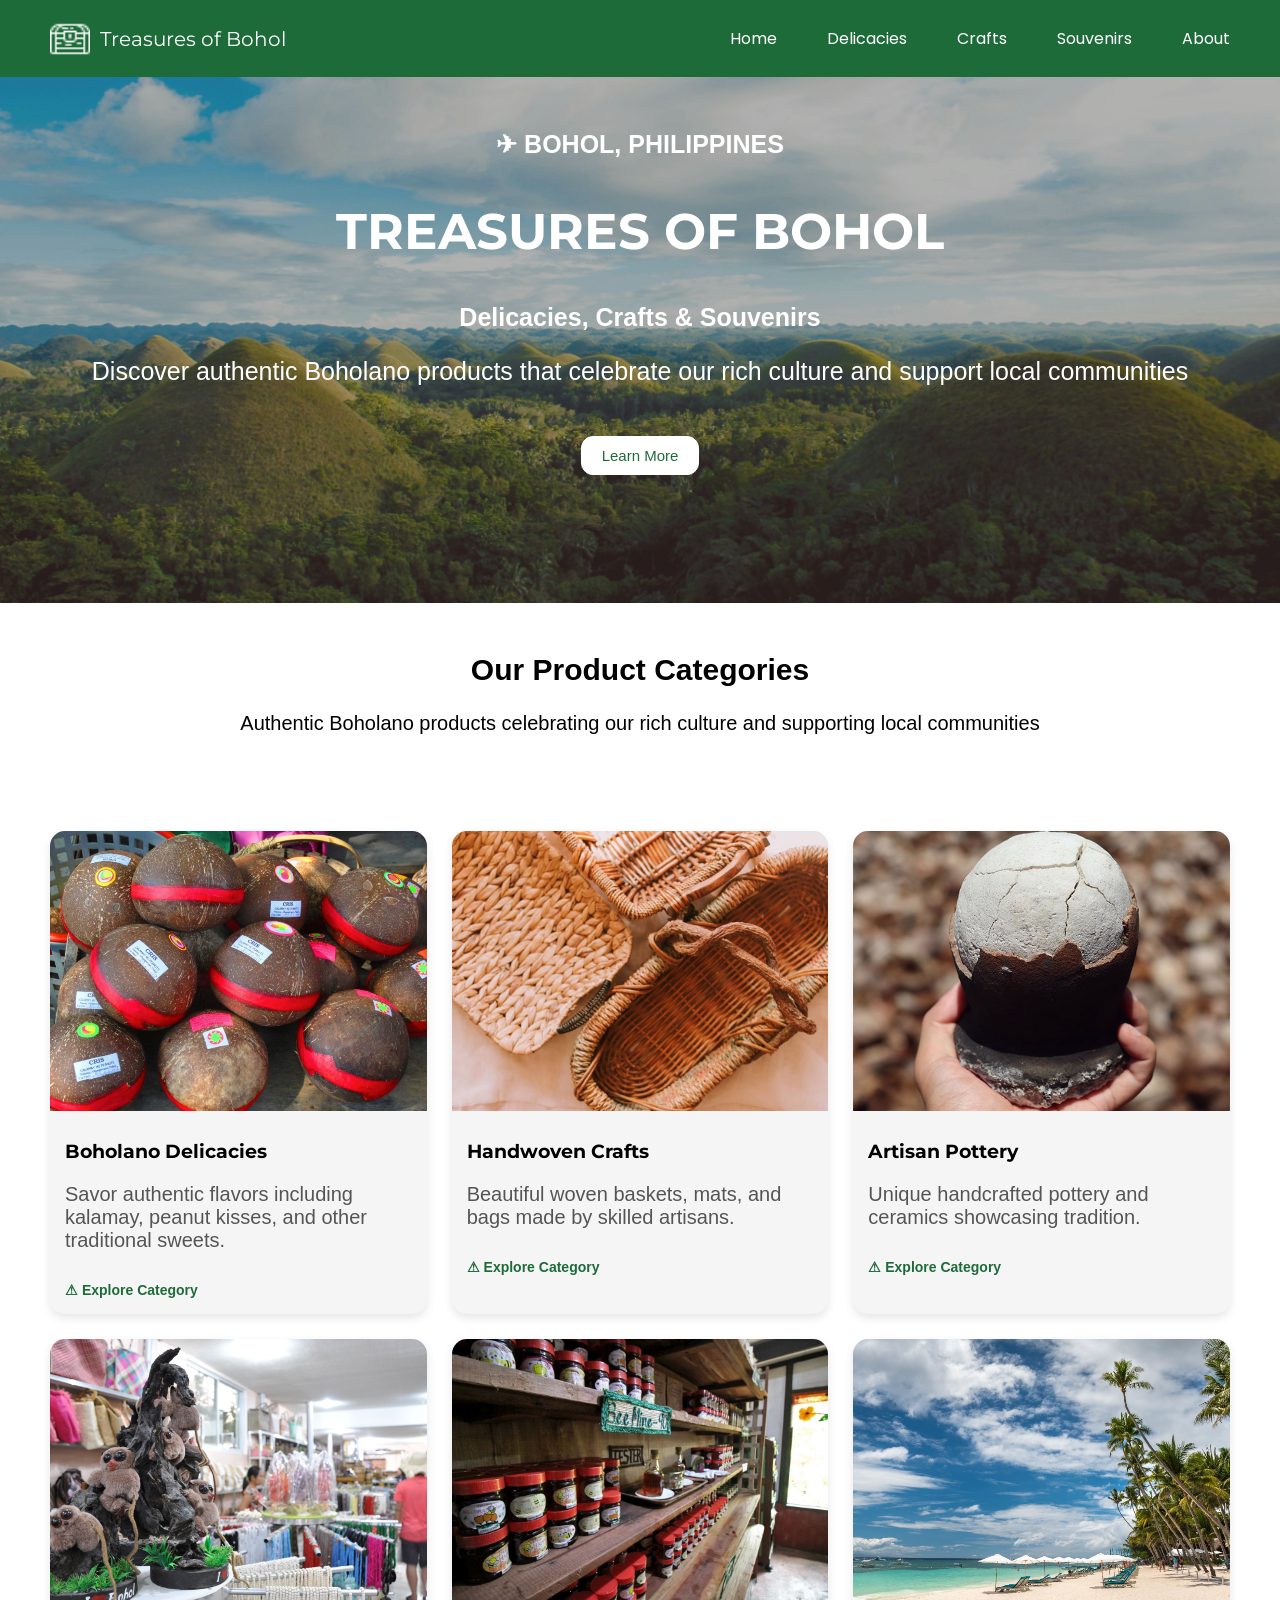
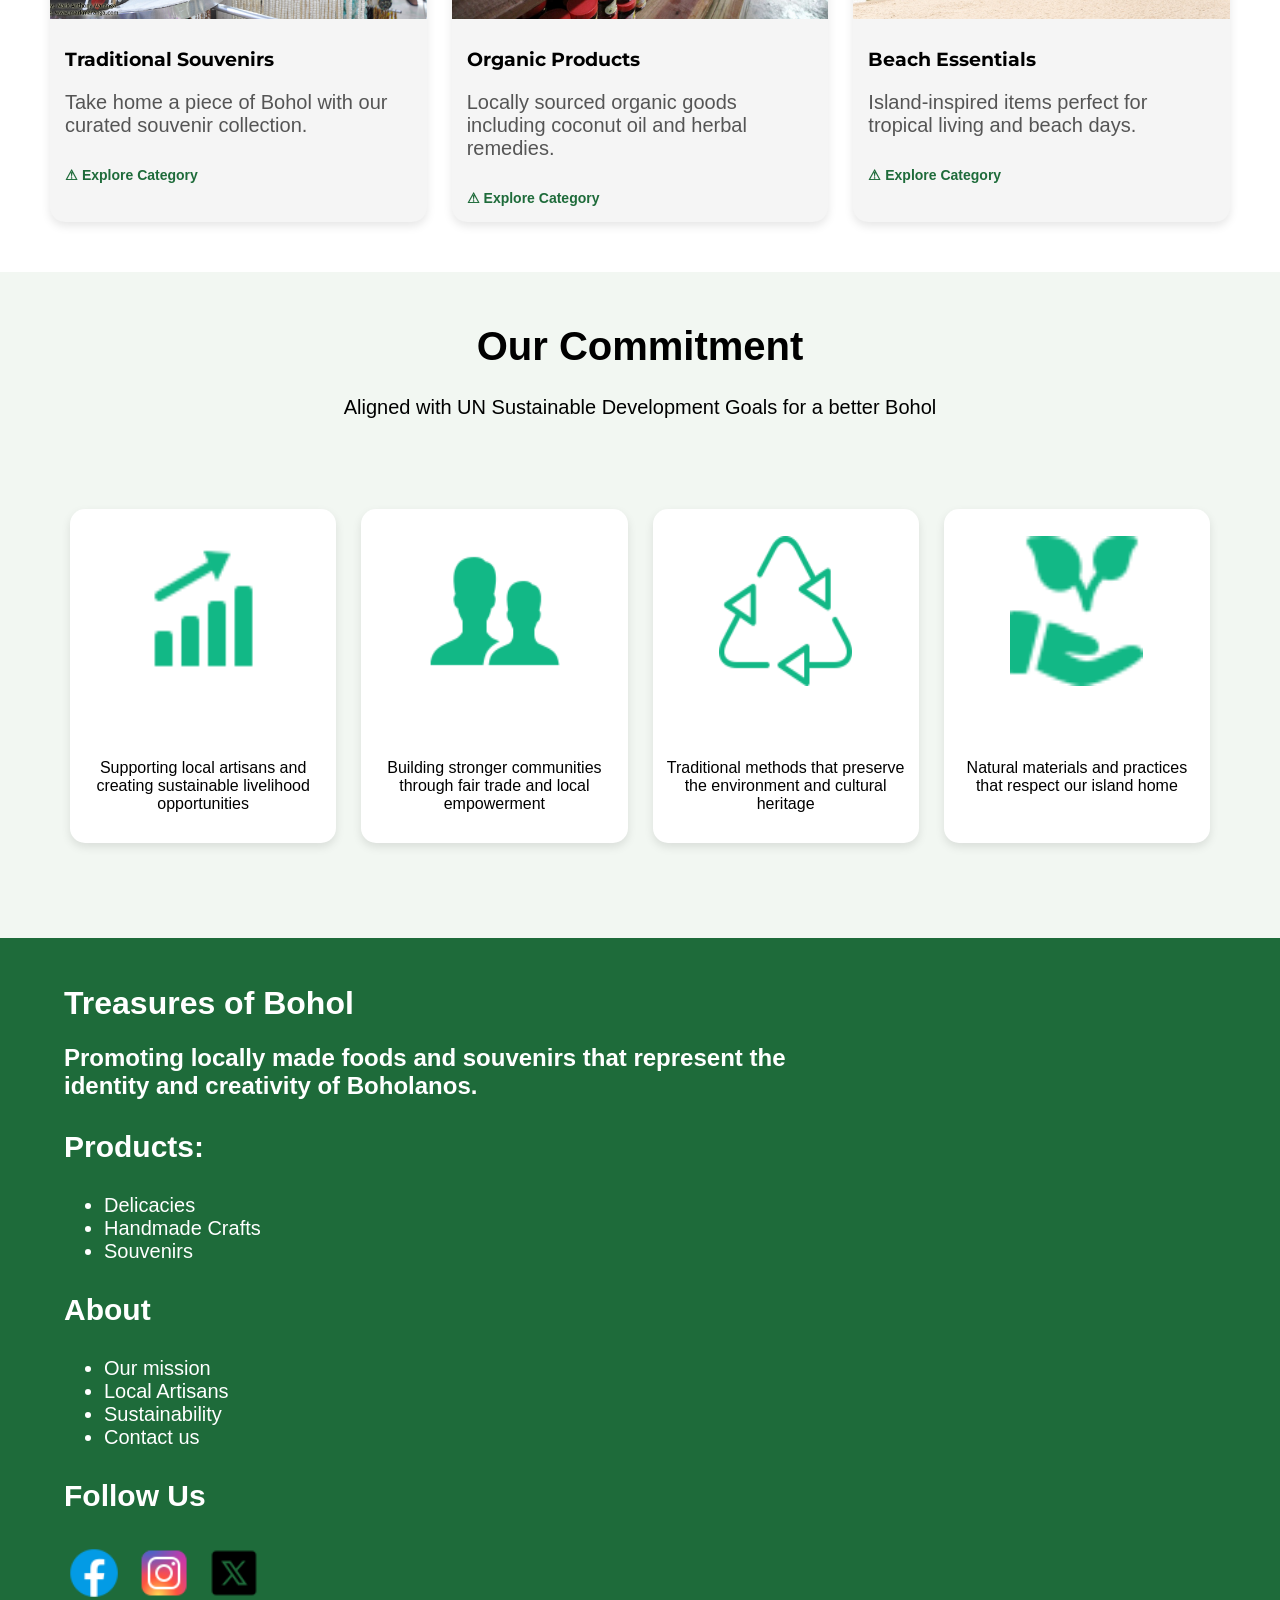
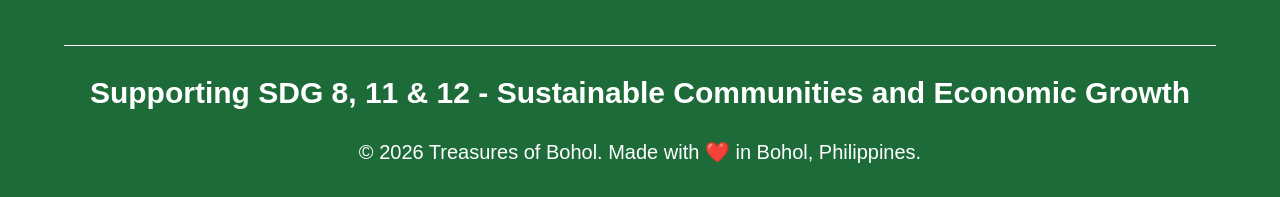
==== commit 02214ebf: "updated" ====
--- a/treasuresofbohol/treasuresofbohol/index.html
+++ b/treasuresofbohol/treasuresofbohol/index.html
@@ -112,6 +112,7 @@
         <div class="card">
             <a href="souvenirs.html">
             <img src="imgs/beach1.jpg">
+            </a>
             <div class="cardContent">
                 <h3>Beach Essentials</h3>
                 <p>Island-inspired items perfect for tropical living and beach days.</p>    
--- a/treasuresofbohol/treasuresofbohol/style.css
+++ b/treasuresofbohol/treasuresofbohol/style.css
@@ -439,16 +439,200 @@
     font-size: 20px;
 }
 
-.sdgSection{
+.Mission{
     text-align: center;
     padding-top: 5%;
 }
 
-.vmlist h1{
+.mlist h1{
+    text-align: center;
     font-size: 50px;
+}
+
+.mlist p{
+    font-size: 20px;
+    text-align: center;
+    margin: 5%;
+    margin-top: 0%;
+}
+
+.Vision{
+    text-align: center
+    padding-top 5%;
+}
+
+.vlist h1{
+    text-align: center;
+    font-size: 50px;
+}
+
+.vlist p{
+    font-size: 20px;
+    text-align: center;
+    margin: 5%;
+    margin-top: 0%;
 }
 
 .list1 ul li a{
     text-decoration: underline;
     color: white;
+}
+
+
+.sdgSection {
+    padding-bottom: 5%;
+}
+
+.sdgHeading {
+    text-align: center;
+    margin-bottom: 40px;
+}
+
+.sdgHeading h1 {
+    font-size: 50px;
+}
+
+.sdgHeading p {
+    font-size: 20px;
+    color: #555;
+    max-width: 600px;
+    margin: 0 auto;
+}
+
+.sdgCards {
+    display: flex;
+    flex-direction: column;
+    gap: 40px;
+    max-width: 600px;
+    margin: 0 auto;
+}
+
+.sdgCard {
+    border-radius: 15px;
+    overflow: hidden;
+    box-shadow: 0 4px 10px rgba(0,0,0,0.1);
+}
+
+.sdgCardHeader {
+    display: flex;
+    align-items: center;
+    gap: 15px;
+    padding: 20px 25px;
+}
+
+.sdgCardHeader img {
+    width: 50px;
+    height: 50px;
+    object-fit: contain;
+    background: white;
+    border-radius: 8px;
+    padding: 5px;
+}
+
+.sdgCardHeader h2 {
+    color: white;
+    font-size: 20px;
+    font-family: 'Montserrat', sans-serif;
+    margin: 0;
+}
+
+.sdgRed   { background-color: #C0272D; }
+.sdgOrange { background-color: #F36D25; }
+.sdgYellow { background-color: #DDA73A; }
+
+.sdgCardBody {
+    background-color: #e8e8e8;
+    padding: 25px 30px;
+}
+
+.sdgCardBody p {
+    font-size: 20px;
+    color: #444;
+    text-align: center;
+    line-height: 1.7;
+    margin: 0;
+}
+
+
+.impactSection {
+    background-color: #1E6B3A;
+    padding: 5% 10%;
+    text-align: center;
+}
+
+.impactSection h1 {
+    color: white;
+    font-size: 40px;
+    font-family: 'Montserrat', sans-serif;
+    margin-bottom: 40px;
+}
+
+.impactGrid {
+    display: flex;
+    flex-direction: column;
+    align-items: center;
+    gap: 40px;
+}
+
+.impactItem {
+    display: flex;
+    flex-direction: column;
+    align-items: center;
+    gap: 10px;
+}
+
+.impactIcon {
+    width: 80px;
+    height: 80px;
+    background-color: white;
+    border-radius: 50%;
+    display: flex;
+    align-items: center;
+    justify-content: center;
+}
+
+.impactIcon img {
+    width: 45px;
+    height: 45px;
+    object-fit: contain;
+}
+
+.impactItem h2 {
+    color: white;
+    font-size: 45px;
+    font-family: 'Montserrat', sans-serif;
+    margin: 0;
+}
+
+.impactItem p {
+    color: white;
+    font-size: 18px;
+    font-weight: bold;
+    margin: 0;
+}
+
+
+.culturalSection {
+    padding: 5% 8%;
+    background-color: #ffffff;
+}
+
+.culturalBox {
+    border: 3px solid #1E6B3A;
+    border-radius: 10px;
+    padding: 40px 60px;
+    text-align: center;
+}
+
+.culturalBox h1 {
+    font-size: 50px;
+    font-family: 'Montserrat', sans-serif;
+    margin-bottom: 20px;
+}
+
+.culturalBox p {
+    font-size: 20px;
+    color: #333;
+    line-height: 1.8;
+    margin-bottom: 15px;
 }
